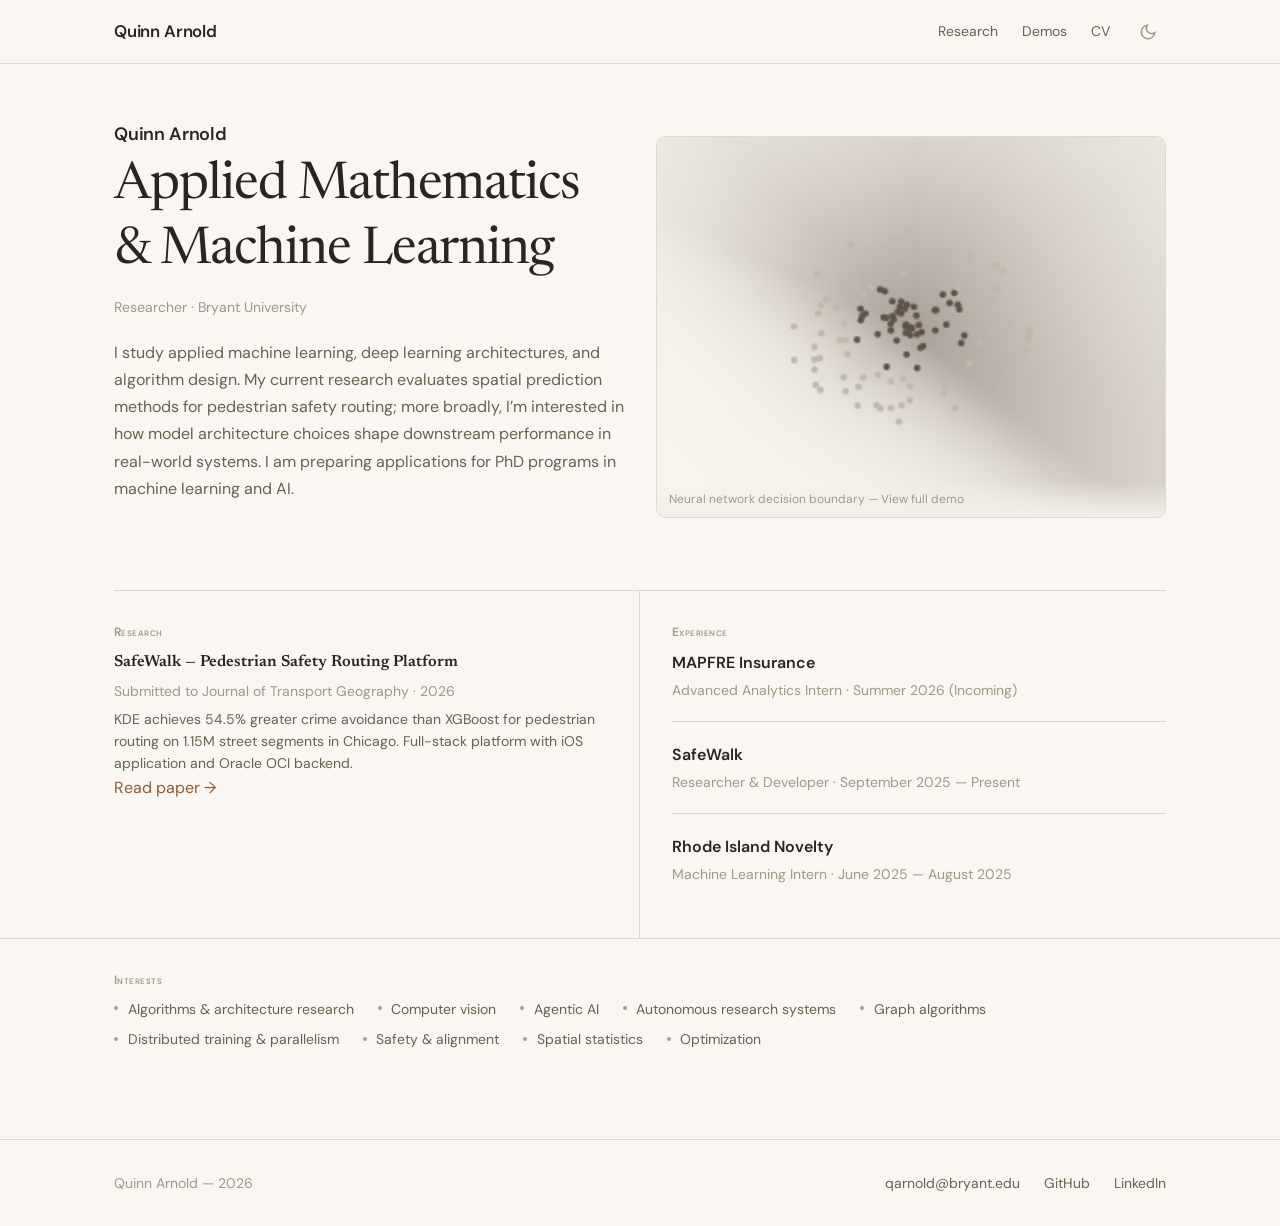
==== index.html @ 7c49edf8 "Initial commit" ====
<!DOCTYPE html>
<html lang="en">
<head>
  <meta charset="UTF-8">
  <meta name="viewport" content="width=device-width, initial-scale=1.0">
  <title>Quinn Arnold — Applied Mathematics & Machine Learning</title>
  <meta name="description" content="Quinn Arnold — research in spatial statistics, crime risk prediction, and pedestrian safety routing at Bryant University.">
  <link rel="icon" href="assets/favicon.svg" type="image/svg+xml">
  <link rel="preconnect" href="https://fonts.googleapis.com">
  <link rel="preconnect" href="https://fonts.gstatic.com" crossorigin>
  <link href="https://fonts.googleapis.com/css2?family=DM+Sans:wght@400;500;600&family=Newsreader:opsz,wght@6..72,400;6..72,600&family=JetBrains+Mono:wght@400&display=swap" rel="stylesheet">
  <link rel="stylesheet" href="css/styles.css">
</head>
<body>
  <a href="#main" class="skip-link">Skip to content</a>
  <header class="nav" id="nav"></header>

  <main id="main">

    <section class="hero">
      <div class="container">
        <div class="hero-grid">
          <div class="hero-text">
            <p class="hero-eyebrow">Quinn Arnold</p>
            <h1>Applied Mathematics &amp; Machine Learning</h1>
            <p class="hero-role">Researcher &middot; Bryant University</p>
            <p class="hero-bio">I study applied machine learning, deep learning architectures, and algorithm design. My current research evaluates spatial prediction methods for pedestrian safety routing; more broadly, I&rsquo;m interested in how model architecture choices shape downstream performance in real-world systems. I am preparing applications for PhD programs in machine learning and AI.</p>
          </div>
          <div class="hero-viz">
            <a href="playground.html" aria-label="Neural network decision boundary — View full demo">
              <canvas id="hero-demo-canvas"></canvas>
              <p class="hero-viz-caption">Neural network decision boundary &mdash; View full demo</p>
            </a>
          </div>
        </div>
      </div>
    </section>

    <div class="container">
      <div class="two-col">

        <div class="two-col-left">
          <p class="section-label">Research</p>
          <ul class="pub-list">
            <li>
              <p class="pub-title">SafeWalk &mdash; Pedestrian Safety Routing Platform</p>
              <p class="pub-meta">Submitted to Journal of Transport Geography &middot; 2026</p>
              <p class="pub-desc">KDE achieves 54.5% greater crime avoidance than XGBoost for pedestrian routing on 1.15M street segments in Chicago. Full-stack platform with iOS application and Oracle OCI backend.</p>
              <a href="safewalk-paper.html" class="pub-link">Read paper &rarr;</a>
            </li>
          </ul>
        </div>

        <div class="two-col-right">
          <p class="section-label">Experience</p>
          <ul class="exp-list">
            <li class="exp-entry">
              <p class="exp-entry-title">MAPFRE Insurance</p>
              <p class="exp-entry-meta">Advanced Analytics Intern &middot; Summer 2026 (Incoming)</p>
            </li>
            <li class="exp-entry">
              <p class="exp-entry-title">SafeWalk</p>
              <p class="exp-entry-meta">Researcher &amp; Developer &middot; September 2025 &mdash; Present</p>
            </li>
            <li class="exp-entry">
              <p class="exp-entry-title">Rhode Island Novelty</p>
              <p class="exp-entry-meta">Machine Learning Intern &middot; June 2025 &mdash; August 2025</p>
            </li>
          </ul>
        </div>

      </div>
    </div>

    <div class="interests-section">
      <div class="container">
        <p class="section-label">Interests</p>
        <ul class="interests-list">
          <li>Algorithms &amp; architecture research</li>
          <li>Computer vision</li>
          <li>Agentic AI</li>
          <li>Autonomous research systems</li>
          <li>Graph algorithms</li>
          <li>Distributed training &amp; parallelism</li>
          <li>Safety &amp; alignment</li>
          <li>Spatial statistics</li>
          <li>Optimization</li>
        </ul>
      </div>
    </div>

  </main>

  <footer class="footer" id="footer"></footer>

  <script src="js/components.js"></script>
  <script src="js/nav-toggle.js"></script>
  <script src="js/theme-toggle.js"></script>
  <script src="js/hero-demo.js"></script>
</body>
</html>
---- css/styles.css ----
/* ============================================================
   DESIGN TOKENS
   ============================================================ */

:root {
  /* Colors — light mode */
  --bg: #faf7f2;
  --bg-subtle: #f3efe8;
  --text: #2a2520;
  --text-secondary: #6a6050;
  --text-muted: #a09888;
  --border: #e0d8cc;
  --accent: #8b5e3c;
  --accent-hover: #6d4a2e;

  /* Typography */
  --font-heading: 'Newsreader', Georgia, serif;
  --font-body: 'DM Sans', -apple-system, sans-serif;
  --font-mono: 'JetBrains Mono', monospace;

  /* Type scale */
  --text-xs: 0.75rem;
  --text-sm: 0.875rem;
  --text-base: 1rem;
  --text-lg: 1.125rem;
  --text-xl: clamp(1.375rem, 2.5vw, 1.625rem);
  --text-2xl: clamp(1.625rem, 3vw, 2rem);
  --text-3xl: clamp(2rem, 4vw, 2.75rem);

  /* Spacing */
  --space-xs: 0.5rem;
  --space-sm: 0.75rem;
  --space-md: 1.25rem;
  --space-lg: 2rem;
  --space-xl: 3.5rem;
  --space-2xl: 8rem;

  /* Layout */
  --max-width: 1100px;
  --nav-height: 64px;
  --radius: 6px;
  --radius-lg: 10px;
  --transition: 0.2s ease;
}

/* Dark mode — respects system preference unless overridden */
@media (prefers-color-scheme: dark) {
  :root:not([data-theme="light"]) {
    --bg: #151518;
    --bg-subtle: #1c1a1e;
    --text: #e0dcd4;
    --text-secondary: #8a8880;
    --text-muted: #5a5856;
    --border: #2a282c;
    --accent: #c4956c;
    --accent-hover: #d4a87c;
  }
}

/* Manual theme overrides */
[data-theme="dark"] {
  --bg: #151518;
  --bg-subtle: #1c1a1e;
  --text: #e0dcd4;
  --text-secondary: #8a8880;
  --text-muted: #5a5856;
  --border: #2a282c;
  --accent: #c4956c;
  --accent-hover: #d4a87c;
}

[data-theme="light"] {
  --bg: #faf7f2;
  --bg-subtle: #f3efe8;
  --text: #2a2520;
  --text-secondary: #6a6050;
  --text-muted: #a09888;
  --border: #e0d8cc;
  --accent: #8b5e3c;
  --accent-hover: #6d4a2e;
}

/* ============================================================
   RESET
   ============================================================ */

*, *::before, *::after {
  margin: 0;
  padding: 0;
  box-sizing: border-box;
}

html {
  scroll-behavior: smooth;
  -webkit-text-size-adjust: 100%;
}

body {
  font-family: var(--font-body);
  background: var(--bg);
  color: var(--text);
  line-height: 1.6;
  min-height: 100vh;
  overflow-x: hidden;
  -webkit-font-smoothing: antialiased;
}

a {
  color: var(--accent);
  text-decoration: none;
  transition: color var(--transition);
}

a:hover {
  color: var(--accent-hover);
}

img {
  max-width: 100%;
  height: auto;
  display: block;
}

ul, ol {
  list-style: none;
}

button {
  font-family: inherit;
  cursor: pointer;
  border: none;
  background: none;
  color: inherit;
}

/* ============================================================
   ACCESSIBILITY
   ============================================================ */

.skip-link {
  position: absolute;
  top: -100%;
  left: 0;
  padding: 0.5rem 1rem;
  background: var(--accent);
  color: var(--bg);
  font-family: var(--font-body);
  font-size: var(--text-sm);
  z-index: 9999;
  transition: top var(--transition);
}

.skip-link:focus {
  top: 0;
}

.sr-only {
  position: absolute;
  width: 1px;
  height: 1px;
  padding: 0;
  margin: -1px;
  overflow: hidden;
  clip: rect(0, 0, 0, 0);
  white-space: nowrap;
  border: 0;
}

:focus-visible {
  box-shadow: 0 0 0 2px var(--accent);
  outline: 2px solid transparent;
  border-radius: 2px;
}

/* ============================================================
   TYPOGRAPHY
   ============================================================ */

h1, h2, h3, h4 {
  font-family: var(--font-heading);
  font-weight: 600;
  line-height: 1.25;
  letter-spacing: -0.02em;
  color: var(--text);
}

h1 { font-size: var(--text-2xl); }
h2 { font-size: var(--text-xl); }
h3 { font-size: 1.15rem; }
h4 { font-size: var(--text-base); }

.section-label {
  font-family: var(--font-body);
  font-size: var(--text-xs);
  font-weight: 600;
  font-variant: small-caps;
  color: var(--text-muted);
  margin-bottom: 0.5rem;
  letter-spacing: 0.04em;
}

/* ============================================================
   LAYOUT
   ============================================================ */

.container {
  width: 100%;
  max-width: var(--max-width);
  margin: 0 auto;
  padding: 0 1.5rem;
}

/* ============================================================
   NAV
   ============================================================ */

.nav {
  position: fixed;
  top: 0;
  left: 0;
  right: 0;
  height: var(--nav-height);
  background: var(--bg);
  border-bottom: 1px solid var(--border);
  z-index: 1000;
  display: flex;
  align-items: center;
}

.nav .container {
  display: flex;
  align-items: center;
  justify-content: space-between;
}

.nav-name {
  font-family: var(--font-body);
  font-size: 1.05rem;
  font-weight: 600;
  color: var(--text);
  letter-spacing: -0.01em;
}

.nav-right {
  display: flex;
  align-items: center;
  gap: var(--space-md);
}

.nav-links {
  display: flex;
  gap: 1.5rem;
  align-items: center;
}

.nav-links a {
  font-size: var(--text-sm);
  color: var(--text-secondary);
  transition: color var(--transition);
}

.nav-links a:hover {
  color: var(--text);
}

.nav-links a.active {
  color: var(--text);
}

.theme-toggle {
  width: 36px;
  height: 36px;
  display: flex;
  align-items: center;
  justify-content: center;
  color: var(--text-muted);
  border-radius: var(--radius);
  transition: color var(--transition);
  flex-shrink: 0;
}

.theme-toggle:hover {
  color: var(--text);
}

.theme-icon-sun,
.theme-icon-moon {
  width: 18px;
  height: 18px;
  display: block;
}

.nav-toggle {
  display: none;
  flex-direction: column;
  gap: 5px;
  width: 44px;
  height: 44px;
  align-items: center;
  justify-content: center;
  flex-shrink: 0;
}

.nav-toggle span {
  display: block;
  width: 22px;
  height: 2px;
  background: var(--text);
  border-radius: 1px;
  transition: transform var(--transition), opacity var(--transition);
}

.nav-toggle.open span:nth-child(1) {
  transform: rotate(45deg) translate(5px, 5px);
}

.nav-toggle.open span:nth-child(2) {
  opacity: 0;
}

.nav-toggle.open span:nth-child(3) {
  transform: rotate(-45deg) translate(5px, -5px);
}

/* ============================================================
   FOOTER
   ============================================================ */

.footer {
  border-top: 1px solid var(--border);
  padding: var(--space-lg) 0;
  margin-top: var(--space-xl);
}

.footer .container {
  display: flex;
  justify-content: space-between;
  align-items: center;
}

.footer-text {
  font-size: var(--text-sm);
  color: var(--text-muted);
}

.footer-links {
  display: flex;
  gap: 1.5rem;
}

.footer-links a {
  font-size: var(--text-sm);
  color: var(--text-secondary);
}

/* ============================================================
   BUTTONS
   ============================================================ */

.btn {
  display: inline-flex;
  align-items: center;
  gap: 0.5rem;
  padding: 0.65rem 1.25rem;
  border-radius: var(--radius);
  font-family: var(--font-body);
  font-size: var(--text-sm);
  font-weight: 500;
  transition: all var(--transition);
  min-height: 44px;
}

.btn-primary {
  background: var(--accent);
  color: var(--bg);
}

.btn-primary:hover {
  background: var(--accent-hover);
  color: var(--bg);
}

.btn-outline {
  border: 1px solid var(--border);
  color: var(--text-secondary);
}

.btn-outline:hover {
  border-color: var(--accent);
  color: var(--text);
}

.btn-sm {
  padding: 0.4rem 0.875rem;
  font-size: var(--text-xs);
  min-height: 32px;
}

/* ============================================================
   PAGE HEADER
   ============================================================ */

.page-header {
  padding: calc(var(--nav-height) + var(--space-xl)) 0 var(--space-lg);
}

/* ============================================================
   HERO (LANDING PAGE)
   ============================================================ */

.hero {
  padding-top: calc(var(--nav-height) + var(--space-xl));
  padding-bottom: var(--space-xl);
}

.hero-grid {
  display: grid;
  grid-template-columns: 1fr 1fr;
  gap: var(--space-lg);
  align-items: center;
}

.hero-eyebrow {
  font-family: var(--font-body);
  font-size: var(--text-lg);
  font-weight: 600;
  color: var(--text);
  letter-spacing: -0.01em;
  margin-bottom: 0.35rem;
}

.hero-text h1 {
  font-size: clamp(2.25rem, 4.5vw, 3.25rem);
  font-weight: 400;
  margin-bottom: var(--space-sm);
}

.hero-role {
  font-size: var(--text-sm);
  color: var(--text-muted);
  margin-bottom: var(--space-md);
}

.hero-bio {
  font-size: var(--text-base);
  color: var(--text-secondary);
  line-height: 1.7;
  margin-bottom: var(--space-lg);
}

.hero-ctas {
  display: flex;
  gap: 0.75rem;
  flex-wrap: wrap;
}

.hero-viz {
  background: var(--bg-subtle);
  border: 1px solid var(--border);
  border-radius: var(--radius-lg);
  aspect-ratio: 4 / 3;
  cursor: pointer;
  position: relative;
  overflow: hidden;
}

.hero-viz canvas {
  display: block;
  width: 100%;
  height: 100%;
}

.hero-viz-caption {
  position: absolute;
  bottom: 0;
  left: 0;
  right: 0;
  padding: 0.5rem 0.75rem;
  font-size: var(--text-xs);
  color: var(--text-muted);
  background: linear-gradient(transparent, var(--bg-subtle));
}

/* ============================================================
   TWO-COLUMN SECTION
   ============================================================ */

.two-col {
  display: grid;
  grid-template-columns: 1fr 1fr;
  border-top: 1px solid var(--border);
}

.two-col-left {
  padding: var(--space-lg) var(--space-lg) var(--space-lg) 0;
  border-right: 1px solid var(--border);
}

.two-col-right {
  padding: var(--space-lg) 0 var(--space-lg) var(--space-lg);
}

/* ============================================================
   PUBLICATION ENTRIES
   ============================================================ */

.pub-list {
  display: flex;
  flex-direction: column;
  gap: var(--space-md);
}

.pub-entry {
  padding-bottom: var(--space-md);
  border-bottom: 1px solid var(--border);
}

.pub-entry:last-child {
  border-bottom: none;
}

.pub-title {
  font-family: var(--font-heading);
  font-weight: 600;
  font-size: var(--text-base);
  color: var(--text);
  margin-bottom: 0.25rem;
}

.pub-meta {
  font-size: var(--text-sm);
  color: var(--text-muted);
  margin-bottom: 0.35rem;
}

.pub-desc {
  font-size: var(--text-sm);
  color: var(--text-secondary);
  line-height: 1.6;
}

.pub-link {
  color: var(--accent);
  text-decoration: underline;
  text-decoration-color: transparent;
  transition: text-decoration-color var(--transition), color var(--transition);
}

.pub-link:hover {
  text-decoration-color: currentColor;
  color: var(--accent-hover);
}

/* ============================================================
   EXPERIENCE ENTRIES
   ============================================================ */

.exp-list {
  display: flex;
  flex-direction: column;
  gap: var(--space-md);
}

.exp-entry {
  padding-bottom: var(--space-md);
  border-bottom: 1px solid var(--border);
}

.exp-entry:last-child {
  border-bottom: none;
}

.exp-entry-title {
  font-family: var(--font-body);
  font-weight: 600;
  font-size: var(--text-base);
  color: var(--text);
  margin-bottom: 0.2rem;
}

.exp-entry-meta {
  font-size: var(--text-sm);
  color: var(--text-muted);
}

/* ============================================================
   INTERESTS SECTION
   ============================================================ */

.interests-section {
  border-top: 1px solid var(--border);
  padding: var(--space-lg) 0;
}

.interests-text {
  font-size: var(--text-base);
  color: var(--text-secondary);
  line-height: 1.8;
}

.interests-list {
  display: flex;
  flex-wrap: wrap;
  gap: 0.5rem 1.5rem;
  list-style: none;
}

.interests-list li {
  font-size: var(--text-sm);
  color: var(--text-secondary);
  position: relative;
  padding-left: 0.85rem;
}

.interests-list li::before {
  content: '';
  position: absolute;
  left: 0;
  top: 0.6em;
  width: 4px;
  height: 4px;
  border-radius: 50%;
  background: var(--accent);
  opacity: 0.6;
}

/* ============================================================
   RESEARCH PAGE
   ============================================================ */

.research-section {
  max-width: 760px;
}

.research-section + .research-section {
  margin-top: var(--space-xl);
  padding-top: var(--space-xl);
  border-top: 1px solid var(--border);
}

.research-section-head {
  margin-bottom: var(--space-md);
}

.research-list {
  display: flex;
  flex-direction: column;
  gap: var(--space-lg);
  max-width: 760px;
}

.research-entry {
  padding-bottom: var(--space-lg);
  border-bottom: 1px solid var(--border);
}

.research-entry:last-child {
  border-bottom: none;
}

.research-entry.featured {
  padding-left: 1.25rem;
  border-left: 2px solid var(--accent);
}

.research-entry.featured h3 {
  font-size: clamp(1.15rem, 2vw, 1.35rem);
}

.research-entry.featured .pub-meta {
  color: var(--accent);
  opacity: 0.8;
}

.research-tech {
  display: flex;
  flex-wrap: wrap;
  gap: 0.4rem;
  margin-top: 0.75rem;
}

.tech-tag {
  font-family: var(--font-body);
  font-size: var(--text-xs);
  font-variant: small-caps;
  padding: 0.2rem 0.6rem;
  border-radius: 999px;
  border: 1px solid var(--border);
  color: var(--text-muted);
}

/* ============================================================
   CV PAGE
   ============================================================ */

.cv-section {
  max-width: 760px;
  margin: 0 auto;
}

.timeline {
  position: relative;
  padding-left: 2rem;
}

.timeline::before {
  content: '';
  position: absolute;
  left: 0;
  top: 0;
  bottom: 0;
  width: 1px;
  background: var(--border);
}

.timeline-item {
  position: relative;
  padding-bottom: var(--space-lg);
}

.timeline-item:last-child {
  padding-bottom: 0;
}

.timeline-dot {
  position: absolute;
  left: -2rem;
  top: 0.3rem;
  width: 8px;
  height: 8px;
  border-radius: 50%;
  background: var(--text-muted);
  transform: translateX(-3px);
}

.timeline-dot.current {
  background: var(--accent);
}

.timeline-date {
  font-family: var(--font-body);
  font-size: var(--text-xs);
  color: var(--text-muted);
  margin-bottom: 0.4rem;
}

.timeline-entry h3 {
  font-family: var(--font-body);
  font-weight: 600;
  font-size: var(--text-base);
  color: var(--text);
  letter-spacing: 0;
  margin-bottom: 0.2rem;
}

.timeline-role {
  font-size: var(--text-sm);
  color: var(--text-secondary);
  margin-bottom: 0.15rem;
}

.timeline-location {
  font-size: var(--text-xs);
  color: var(--text-muted);
  margin-bottom: 0.6rem;
}

.timeline-entry ul {
  padding-left: 1rem;
}

.timeline-entry li {
  position: relative;
  padding-left: 0.75rem;
  margin-bottom: 0.35rem;
  font-size: var(--text-sm);
  color: var(--text-secondary);
  line-height: 1.6;
}

.timeline-entry li::before {
  content: '';
  position: absolute;
  left: 0;
  top: 0.6em;
  width: 4px;
  height: 4px;
  border-radius: 50%;
  background: var(--text-muted);
}

.education-section {
  margin-top: var(--space-lg);
}

.education-tags {
  display: flex;
  flex-wrap: wrap;
  gap: 0.4rem;
  margin-top: 0.5rem;
}

.education-tag {
  font-family: var(--font-body);
  font-size: var(--text-xs);
  font-variant: small-caps;
  padding: 0.2rem 0.6rem;
  border-radius: 999px;
  border: 1px solid var(--border);
  color: var(--text-muted);
}

.skills-grid {
  display: grid;
  grid-template-columns: 1fr 1fr;
  gap: var(--space-md) var(--space-lg);
  margin-top: var(--space-md);
}

.skills-group {
  display: flex;
  flex-direction: column;
  gap: 0.3rem;
}

.skills-label {
  font-family: var(--font-body);
  font-size: var(--text-xs);
  font-weight: 600;
  font-variant: small-caps;
  letter-spacing: 0.04em;
  color: var(--text-muted);
}

.skills-items {
  font-size: var(--text-sm);
  color: var(--text-secondary);
  line-height: 1.6;
}

.cv-contact {
  margin-top: var(--space-lg);
}

.cv-contact-links {
  display: flex;
  gap: var(--space-md);
  flex-wrap: wrap;
  margin-top: 0.5rem;
}

/* ============================================================
   DEMO HUB
   ============================================================ */

.demo-list {
  display: flex;
  flex-direction: column;
}

.demo-entry {
  padding: var(--space-md) 0;
  border-bottom: 1px solid var(--border);
}

.demo-entry:first-child {
  border-top: 1px solid var(--border);
}

.demo-entry h3 {
  font-size: var(--text-base);
  margin-bottom: 0.35rem;
}

.demo-entry h3 a {
  color: var(--text);
  font-family: var(--font-heading);
  font-weight: 600;
  transition: color var(--transition);
}

.demo-entry h3 a:hover {
  color: var(--accent);
}

.demo-entry p {
  font-size: var(--text-sm);
  color: var(--text-secondary);
  line-height: 1.6;
}

.demo-section {
  padding-bottom: var(--space-xl);
}

.pg-back-link {
  display: inline-block;
  font-family: var(--font-body);
  font-size: var(--text-sm);
  color: var(--text-muted);
  margin-bottom: var(--space-md);
  transition: color var(--transition);
}

.pg-back-link::before {
  content: '\2190  ';
}

.pg-back-link:hover {
  color: var(--accent);
}

/* ============================================================
   PLAYGROUND CONTROLS
   ============================================================ */

.playground-section {
  padding: 0 0 var(--space-xl);
}

.pg-controls {
  display: flex;
  flex-wrap: wrap;
  gap: 1.5rem;
  align-items: flex-start;
  background: var(--bg-subtle);
  border: 1px solid var(--border);
  border-radius: var(--radius-lg);
  padding: 1.25rem 1.5rem;
  margin-bottom: 1.5rem;
}

.pg-control-group {
  display: flex;
  flex-direction: column;
  gap: 0.5rem;
}

.pg-label {
  font-family: var(--font-body);
  font-size: var(--text-xs);
  font-variant: small-caps;
  font-weight: 600;
  letter-spacing: 0.04em;
  color: var(--text-muted);
}

.pg-dataset-btns {
  display: flex;
  gap: 0.35rem;
}

.pg-dataset-btn {
  padding: 0.4rem 0.75rem;
  font-size: var(--text-sm);
  font-family: var(--font-body);
  border-radius: var(--radius);
  background: transparent;
  border: 1px solid var(--border);
  color: var(--text-secondary);
  cursor: pointer;
  transition: all var(--transition);
  min-height: 44px;
}

.pg-dataset-btn:hover {
  border-color: var(--accent);
  color: var(--text);
}

.pg-dataset-btn.active {
  background: var(--accent);
  border-color: var(--accent);
  color: var(--bg);
}

.pg-layer-btns {
  display: flex;
  gap: 0.35rem;
}

.pg-btn-sm {
  padding: 0.35rem 0.65rem;
  font-size: var(--text-sm);
  font-family: var(--font-body);
  border-radius: var(--radius);
  background: transparent;
  border: 1px solid var(--border);
  color: var(--text-secondary);
  cursor: pointer;
  transition: all var(--transition);
  min-height: 44px;
  display: flex;
  align-items: center;
  justify-content: center;
}

.pg-btn-sm:hover {
  border-color: var(--accent);
  color: var(--text);
}

.pg-layer-neurons {
  display: flex;
  gap: 0.5rem;
  flex-wrap: wrap;
}

.layer-neuron-control {
  display: flex;
  align-items: center;
  gap: 0.25rem;
  border-radius: var(--radius);
  padding: 0.2rem 0.4rem;
}

.layer-label {
  font-family: var(--font-body);
  font-size: var(--text-xs);
  color: var(--text-muted);
  margin-right: 0.15rem;
}

.neuron-btn {
  width: 28px;
  height: 28px;
  font-size: var(--text-sm);
  font-family: var(--font-body);
  border-radius: var(--radius);
  background: transparent;
  border: 1px solid var(--border);
  color: var(--text-secondary);
  cursor: pointer;
  display: flex;
  align-items: center;
  justify-content: center;
  transition: all var(--transition);
  padding: 0;
}

.neuron-btn:hover {
  border-color: var(--accent);
  color: var(--text);
}

.neuron-count {
  font-family: var(--font-body);
  font-size: var(--text-sm);
  color: var(--accent);
  min-width: 16px;
  text-align: center;
}

.pg-select {
  padding: 0.4rem 0.65rem;
  font-size: var(--text-sm);
  font-family: var(--font-body);
  border-radius: var(--radius);
  background: var(--bg);
  border: 1px solid var(--border);
  color: var(--text);
  cursor: pointer;
}

.pg-select:focus-visible {
  box-shadow: 0 0 0 2px var(--accent);
  outline: 2px solid transparent;
}

.pg-slider {
  -webkit-appearance: none;
  appearance: none;
  width: 120px;
  height: 4px;
  background: var(--border);
  border-radius: 2px;
  outline: none;
}

.pg-slider:focus-visible {
  outline: 2px solid var(--accent);
  outline-offset: 2px;
}

.pg-slider::-webkit-slider-thumb {
  -webkit-appearance: none;
  appearance: none;
  width: 14px;
  height: 14px;
  border-radius: 50%;
  background: var(--accent);
  cursor: pointer;
}

.pg-slider::-moz-range-thumb {
  width: 14px;
  height: 14px;
  border-radius: 50%;
  background: var(--accent);
  cursor: pointer;
  border: none;
}

.pg-lr-value {
  font-size: var(--text-sm);
  color: var(--text-secondary);
}

.pg-playback {
  display: flex;
  gap: 0.35rem;
}

.pg-stats {
  flex-direction: row;
  gap: 1.5rem;
  align-items: flex-start;
  margin-left: auto;
}

.pg-stat {
  display: flex;
  flex-direction: column;
  gap: 0.25rem;
}

.pg-stat-value {
  font-size: 1.1rem;
  color: var(--accent);
}

.pg-canvases {
  display: grid;
  grid-template-columns: 1fr 1fr;
  gap: 1.5rem;
}

.pg-canvas-wrap {
  display: flex;
  flex-direction: column;
  gap: 0.5rem;
}

.pg-canvas-label {
  font-family: var(--font-body);
  font-size: var(--text-xs);
  font-variant: small-caps;
  font-weight: 600;
  letter-spacing: 0.04em;
  color: var(--text-muted);
}

.pg-canvas-container {
  aspect-ratio: 1;
  background: var(--bg-subtle);
  border: 1px solid var(--border);
  border-radius: var(--radius-lg);
  overflow: hidden;
  position: relative;
}

.pg-canvas-container canvas {
  display: block;
  width: 100%;
  height: 100%;
}

/* ============================================================
   GRADIENT DESCENT
   ============================================================ */

.gd-canvas-wrap {
  max-width: 800px;
  margin: 0 auto;
}

.gd-canvas-container {
  aspect-ratio: 4 / 3;
  background: var(--bg-subtle);
  border: 1px solid var(--border);
  border-radius: var(--radius-lg);
  overflow: hidden;
  position: relative;
  cursor: crosshair;
}

.gd-canvas-container canvas {
  display: block;
  width: 100%;
  height: 100%;
}

.gd-hint {
  text-align: center;
  font-size: var(--text-sm);
  color: var(--text-muted);
  margin-top: 0.75rem;
}

/* ============================================================
   CHECKBOXES (ACCESSIBLE)
   ============================================================ */

.pg-checkbox-group {
  display: flex;
  gap: 0.75rem;
}

.pg-checkbox-label {
  display: flex;
  align-items: center;
  gap: 0.35rem;
  font-size: var(--text-sm);
  color: var(--text-secondary);
  cursor: pointer;
}

.pg-checkbox-label input[type="checkbox"] {
  /* Hidden accessibly — not display:none */
  position: absolute;
  width: 1px;
  height: 1px;
  padding: 0;
  margin: -1px;
  overflow: hidden;
  clip: rect(0, 0, 0, 0);
  white-space: nowrap;
  border: 0;
}

.pg-checkbox-dot {
  width: 12px;
  height: 12px;
  border-radius: 3px;
  border: 2px solid var(--border);
  transition: all var(--transition);
  flex-shrink: 0;
}

.pg-checkbox-label input:checked + .pg-checkbox-dot {
  border-color: transparent;
}

.pg-checkbox-label input:checked + .pg-checkbox-dot.sgd {
  background: var(--accent);
}

.pg-checkbox-label input:checked + .pg-checkbox-dot.momentum {
  background: #5a8a6a;
}

.pg-checkbox-label input:checked + .pg-checkbox-dot.adam {
  background: #8a7a5a;
}

.pg-checkbox-label input:focus-visible + .pg-checkbox-dot {
  box-shadow: 0 0 0 2px var(--accent);
}

/* ============================================================
   KERNEL DISPLAY
   ============================================================ */

.kernel-display {
  background: var(--bg-subtle);
  border: 1px solid var(--border);
  border-radius: var(--radius-lg);
  padding: 1.25rem 1.5rem;
  margin-top: 1rem;
}

.kernel-display-label {
  font-family: var(--font-body);
  font-size: var(--text-xs);
  font-variant: small-caps;
  font-weight: 600;
  letter-spacing: 0.04em;
  color: var(--text-muted);
  margin-bottom: 0.75rem;
}

.kernel-grid {
  display: grid;
  grid-template-columns: repeat(3, 1fr);
  gap: 4px;
  max-width: 200px;
}

.kernel-cell {
  aspect-ratio: 1;
  display: flex;
  align-items: center;
  justify-content: center;
  font-family: var(--font-mono);
  font-size: var(--text-sm);
  color: var(--text-secondary);
  background: var(--bg);
  border: 1px solid var(--border);
  border-radius: 4px;
}

.kernel-cell.positive {
  color: var(--accent);
}

.kernel-cell.negative {
  color: #c05a5a;
}

.kernel-input {
  width: 100%;
  height: 100%;
  background: var(--bg);
  border: 1px solid var(--border);
  border-radius: 4px;
  color: var(--text);
  font-family: var(--font-mono);
  font-size: var(--text-sm);
  text-align: center;
  padding: 0;
}

.kernel-input:focus-visible {
  box-shadow: 0 0 0 2px var(--accent);
  outline: 2px solid transparent;
  border-color: transparent;
}

/* ============================================================
   PAPER PAGE
   ============================================================ */

.paper-layout {
  display: grid;
  grid-template-columns: 220px 1fr;
  gap: 3rem;
  max-width: var(--max-width);
  margin: 0 auto;
  padding: calc(var(--nav-height) + var(--space-lg)) 1.5rem var(--space-xl);
}

.paper-toc {
  position: sticky;
  top: calc(var(--nav-height) + 2rem);
  align-self: start;
  max-height: calc(100vh - var(--nav-height) - 4rem);
  overflow-y: auto;
}

.paper-toc h4 {
  font-family: var(--font-body);
  font-size: var(--text-xs);
  font-variant: small-caps;
  font-weight: 600;
  letter-spacing: 0.04em;
  color: var(--text-muted);
  margin-bottom: 1rem;
}

.paper-toc a {
  display: block;
  font-family: var(--font-body);
  font-size: var(--text-sm);
  color: var(--text-secondary);
  padding: 0.35rem 0;
  padding-left: 0.75rem;
  border-left: 2px solid var(--border);
  transition: color var(--transition), border-color var(--transition);
}

.paper-toc a:hover,
.paper-toc a.active {
  color: var(--text);
  border-left-color: var(--accent);
}

.paper-toc a.sub {
  padding-left: 1.5rem;
  font-size: var(--text-xs);
}

.paper-content {
  max-width: 760px;
}

.paper-header {
  margin-bottom: 3rem;
  padding-bottom: 2rem;
  border-bottom: 1px solid var(--border);
}

.paper-header h1 {
  font-family: var(--font-heading);
  font-size: var(--text-2xl);
  line-height: 1.3;
  font-weight: 600;
  margin-bottom: 1rem;
}

.paper-meta {
  color: var(--text-secondary);
  font-size: var(--text-sm);
  margin-bottom: 1rem;
}

.paper-keywords {
  display: flex;
  flex-wrap: wrap;
  gap: 0.4rem;
}

.paper-keywords span {
  font-family: var(--font-body);
  font-size: var(--text-xs);
  font-variant: small-caps;
  padding: 0.2rem 0.6rem;
  border-radius: 999px;
  border: 1px solid var(--border);
  color: var(--text-muted);
}

.paper-content h2 {
  font-family: var(--font-heading);
  font-size: var(--text-xl);
  margin-top: 3rem;
  margin-bottom: 1rem;
  padding-top: 1rem;
  color: var(--text);
}

.paper-content h3 {
  font-family: var(--font-heading);
  font-size: 1.15rem;
  margin-top: 2rem;
  margin-bottom: 0.75rem;
  color: var(--text);
}

.paper-content p {
  font-family: var(--font-body);
  color: var(--text-secondary);
  font-size: var(--text-base);
  line-height: 1.8;
  margin-bottom: 1.25rem;
}

.paper-content .math-block {
  background: var(--bg-subtle);
  border: 1px solid var(--border);
  border-radius: var(--radius);
  padding: 1.25rem 1.5rem;
  margin: 1.5rem 0;
  overflow-x: auto;
  text-align: center;
  font-size: 1rem;
}

.paper-content table {
  width: 100%;
  border-collapse: collapse;
  margin: 1.5rem 0;
  font-size: var(--text-sm);
}

.paper-content thead {
  background: var(--bg-subtle);
}

.paper-content th {
  font-family: var(--font-body);
  font-weight: 600;
  text-align: left;
  padding: 0.75rem 1rem;
  border-bottom: 2px solid var(--border);
  color: var(--text);
  font-size: var(--text-sm);
}

.paper-content td {
  padding: 0.65rem 1rem;
  border-bottom: 1px solid var(--border);
  color: var(--text-secondary);
}

.paper-content tbody tr:hover {
  background: var(--bg-subtle);
}

.paper-content figure {
  margin: 2rem 0;
  background: var(--bg-subtle);
  border: 1px solid var(--border);
  border-radius: var(--radius-lg);
  padding: 1.5rem;
  text-align: center;
}

.paper-content figure img {
  margin: 0 auto 1rem;
  border-radius: var(--radius);
  max-width: 100%;
}

.paper-content figcaption {
  font-family: var(--font-body);
  font-size: var(--text-sm);
  color: var(--text-muted);
  line-height: 1.5;
}

.paper-content .figure-placeholder {
  width: 100%;
  height: 300px;
  background: var(--bg-subtle);
  border-radius: var(--radius);
  display: flex;
  align-items: center;
  justify-content: center;
  color: var(--text-muted);
  font-size: var(--text-sm);
  margin-bottom: 1rem;
}

.paper-content .references {
  margin-top: 3rem;
  padding-top: 2rem;
  border-top: 1px solid var(--border);
}

.paper-content .references p {
  font-size: var(--text-sm);
  padding-left: 2rem;
  text-indent: -2rem;
  margin-bottom: 0.75rem;
}

.paper-download {
  display: inline-flex;
  align-items: center;
  gap: 0.5rem;
  margin-top: 1rem;
}

.toc-toggle {
  display: none;
  width: 100%;
  padding: 0.75rem 1rem;
  background: var(--bg-subtle);
  border: 1px solid var(--border);
  border-radius: var(--radius);
  color: var(--text);
  font-family: var(--font-body);
  font-size: var(--text-sm);
  text-align: left;
  margin-bottom: 1rem;
  min-height: 44px;
}

.toc-toggle::after {
  content: '+';
  float: right;
}

.toc-toggle.open::after {
  content: '-';
}

/* ============================================================
   RESPONSIVE
   ============================================================ */

@media (max-width: 1024px) {
  .paper-layout {
    grid-template-columns: 1fr;
  }

  .paper-toc {
    position: static;
    max-height: none;
  }

  .paper-toc.collapsed {
    display: none;
  }

  .toc-toggle {
    display: block;
  }

  .pg-controls {
    gap: 1rem;
  }

  .pg-stats {
    margin-left: 0;
  }
}

@media (max-width: 768px) {
  .nav-links {
    display: none;
    position: fixed;
    top: var(--nav-height);
    left: 0;
    right: 0;
    bottom: 0;
    background: var(--bg);
    flex-direction: column;
    align-items: center;
    justify-content: center;
    gap: 2.5rem;
    z-index: 999;
  }

  .nav-links.open {
    display: flex;
  }

  .nav-links a {
    font-size: var(--text-lg);
  }

  .nav-toggle {
    display: flex;
  }

  .hero-grid {
    grid-template-columns: 1fr;
  }

  .hero-viz {
    order: -1;
  }

  .two-col {
    grid-template-columns: 1fr;
  }

  .two-col-left {
    border-right: none;
    border-bottom: 1px solid var(--border);
    padding: var(--space-lg) 0;
  }

  .two-col-right {
    padding: var(--space-lg) 0;
  }

  .pg-canvases {
    grid-template-columns: 1fr;
  }

  .pg-controls {
    gap: 1rem;
  }

  .pg-stats {
    margin-left: 0;
    flex-direction: row;
    gap: 1.5rem;
  }

  .pg-slider {
    width: 100px;
  }

  .footer .container {
    flex-direction: column;
    gap: 1rem;
    text-align: center;
  }

  .skills-grid {
    grid-template-columns: 1fr;
  }

  .research-entry.featured {
    padding-left: 1rem;
  }
}

@media (max-width: 480px) {
  .container {
    padding: 0 1rem;
  }

  .hero-text h1 {
    font-size: clamp(1.75rem, 5vw, 2rem);
  }

  .hero-ctas {
    flex-direction: column;
  }

  .btn {
    justify-content: center;
  }

  .pg-dataset-btns {
    flex-wrap: wrap;
  }

  .pg-slider {
    width: 80px;
  }
}

/* ============================================================
   REDUCED MOTION
   ============================================================ */

@media (prefers-reduced-motion: reduce) {
  html {
    scroll-behavior: auto;
  }

  *, *::before, *::after {
    transition-duration: 0.01ms !important;
    animation-duration: 0.01ms !important;
  }
}
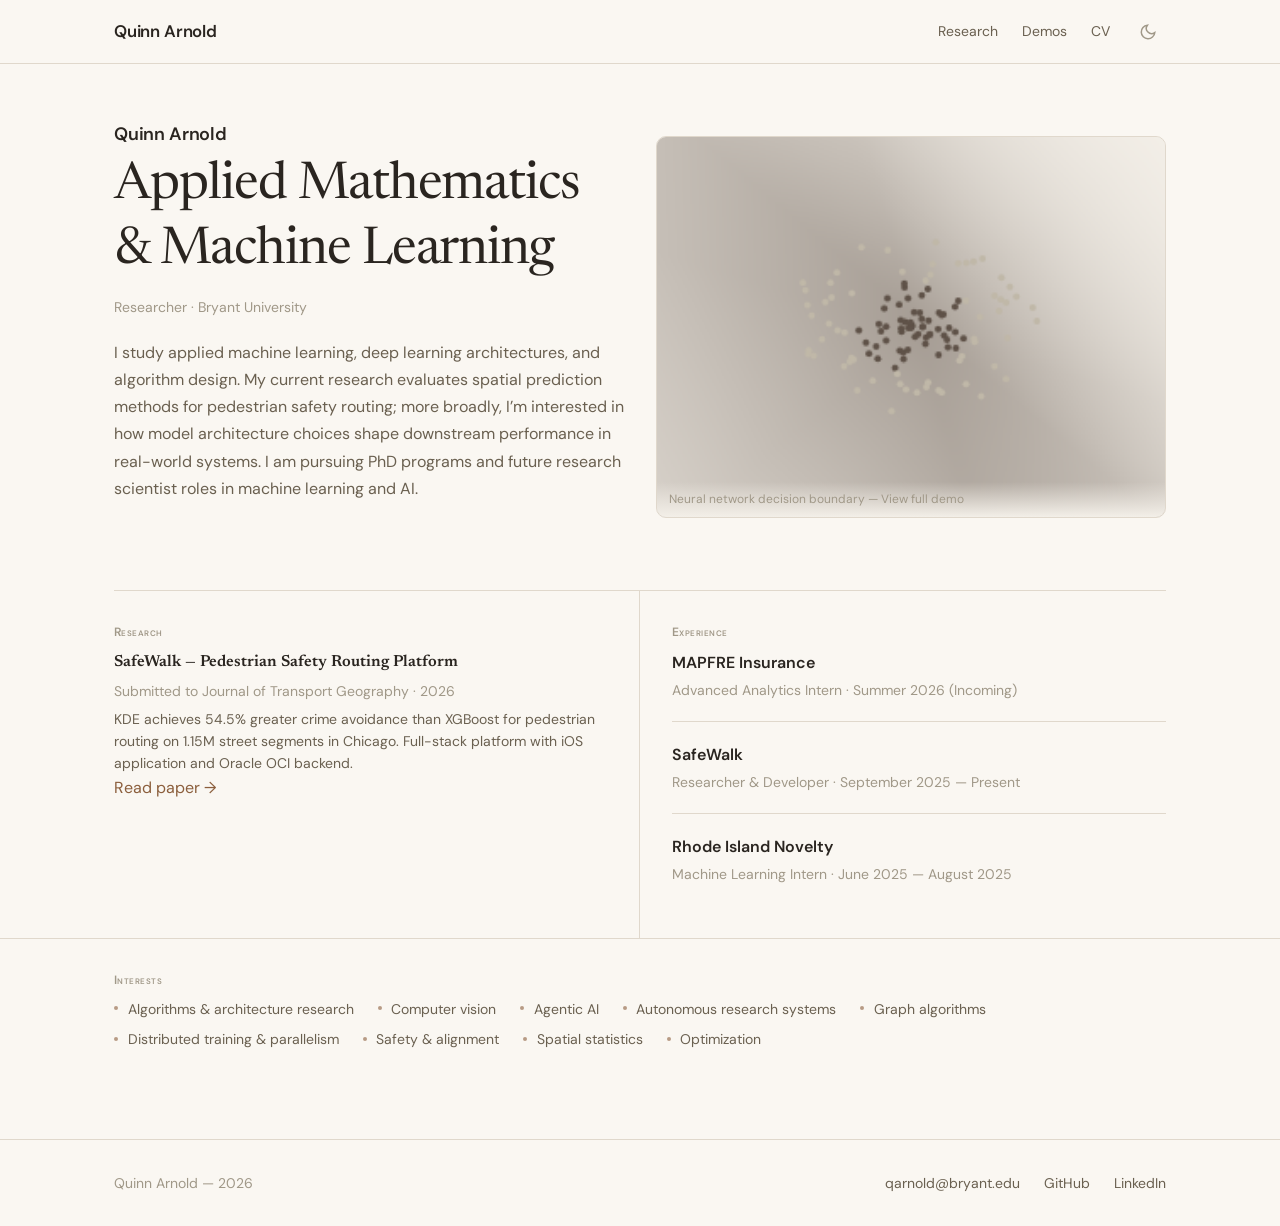
==== commit 5a446fec: "Update homepage bio to mention research scientist roles alongside PhD programs Co-Authored-By: Claud" ====
--- a/index.html
+++ b/index.html
@@ -24,7 +24,7 @@
             <p class="hero-eyebrow">Quinn Arnold</p>
             <h1>Applied Mathematics &amp; Machine Learning</h1>
             <p class="hero-role">Researcher &middot; Bryant University</p>
-            <p class="hero-bio">I study applied machine learning, deep learning architectures, and algorithm design. My current research evaluates spatial prediction methods for pedestrian safety routing; more broadly, I&rsquo;m interested in how model architecture choices shape downstream performance in real-world systems. I am preparing applications for PhD programs in machine learning and AI.</p>
+            <p class="hero-bio">I study applied machine learning, deep learning architectures, and algorithm design. My current research evaluates spatial prediction methods for pedestrian safety routing; more broadly, I&rsquo;m interested in how model architecture choices shape downstream performance in real-world systems. I am pursuing PhD programs and future research scientist roles in machine learning and AI.</p>
           </div>
           <div class="hero-viz">
             <a href="playground.html" aria-label="Neural network decision boundary — View full demo">
